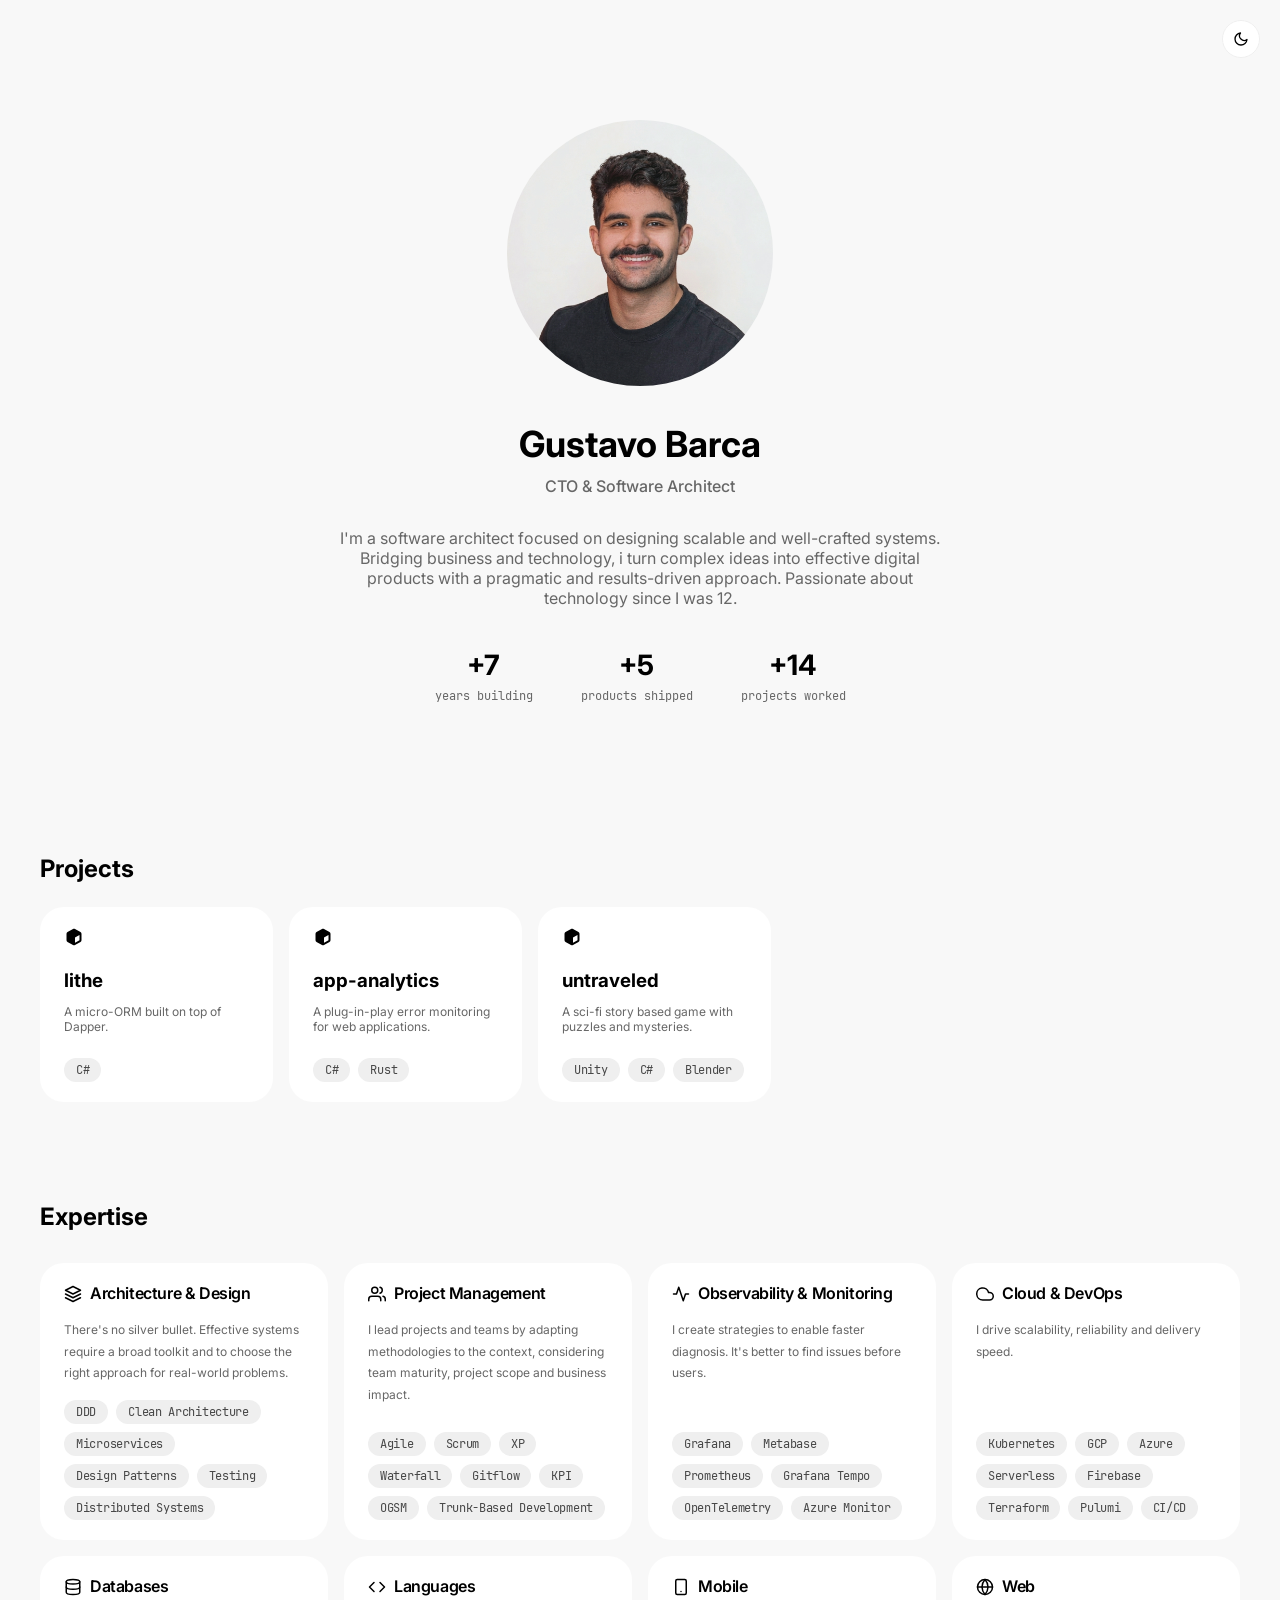
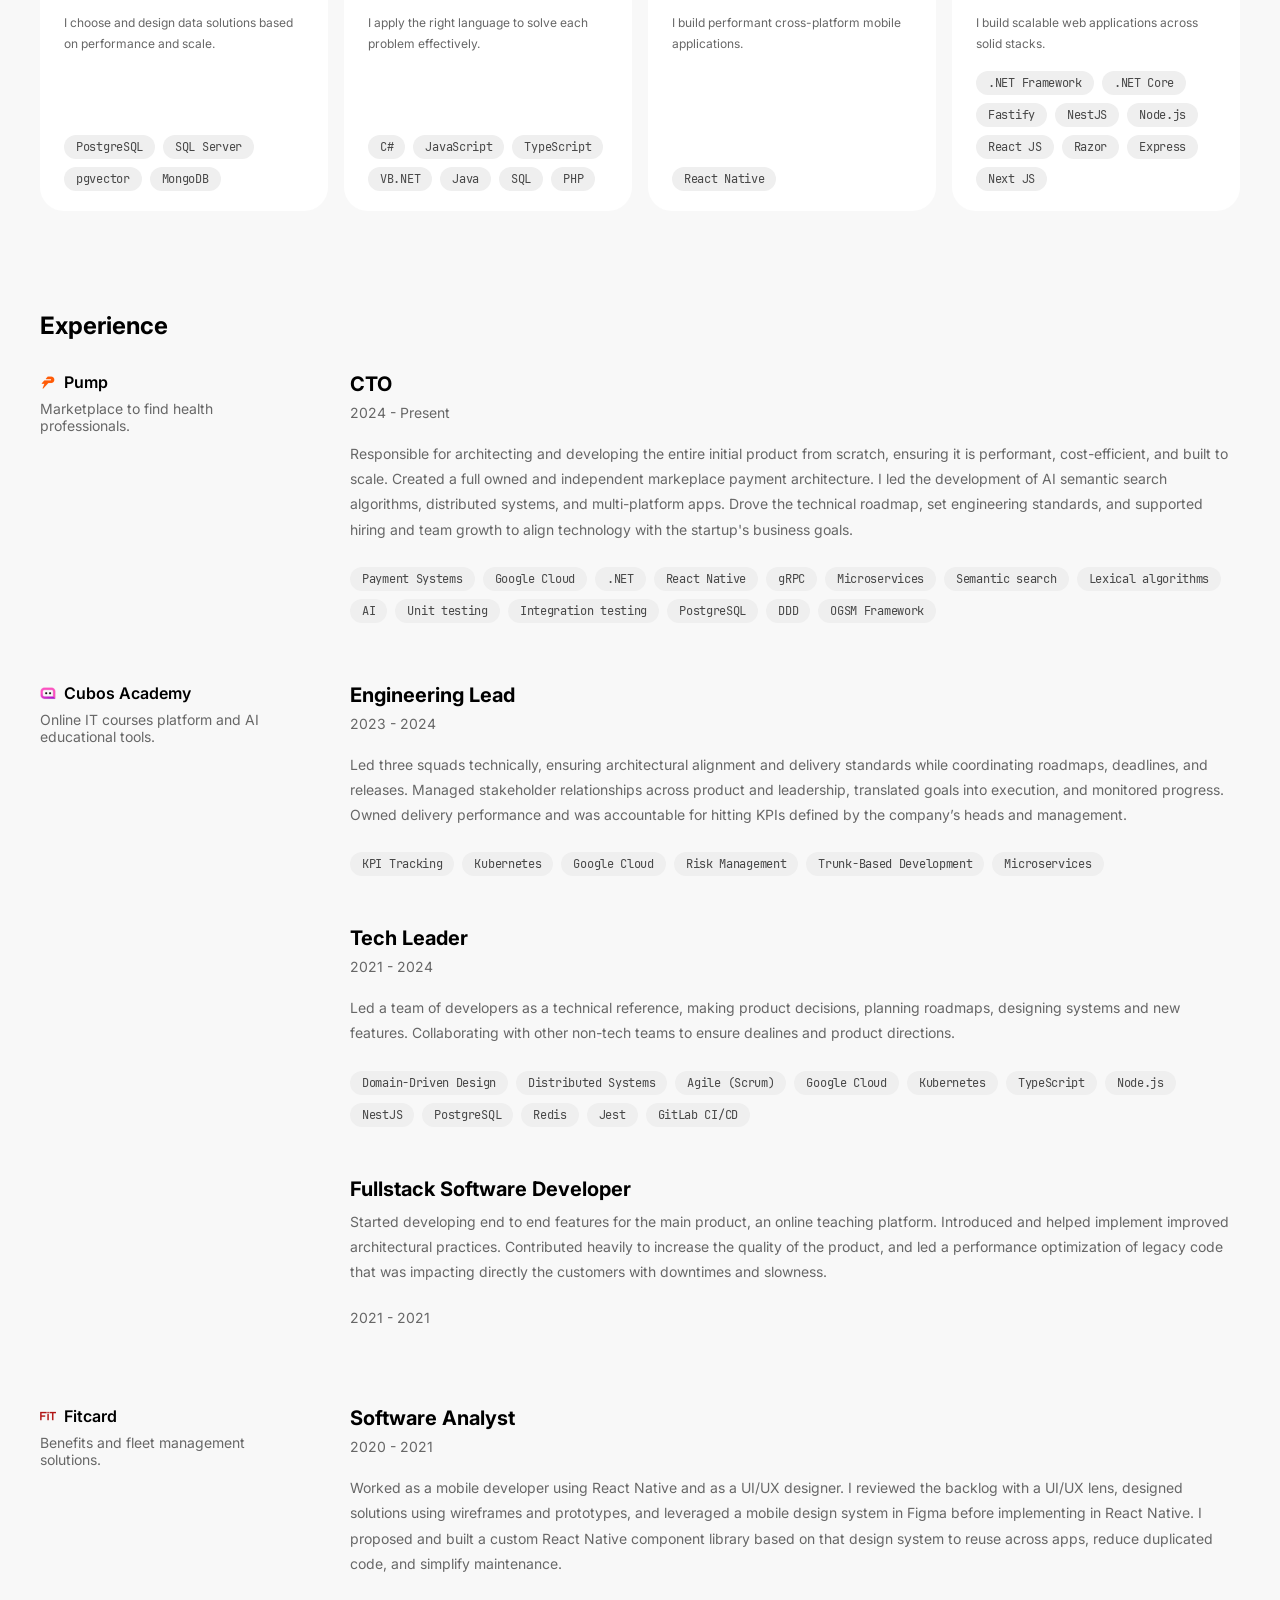
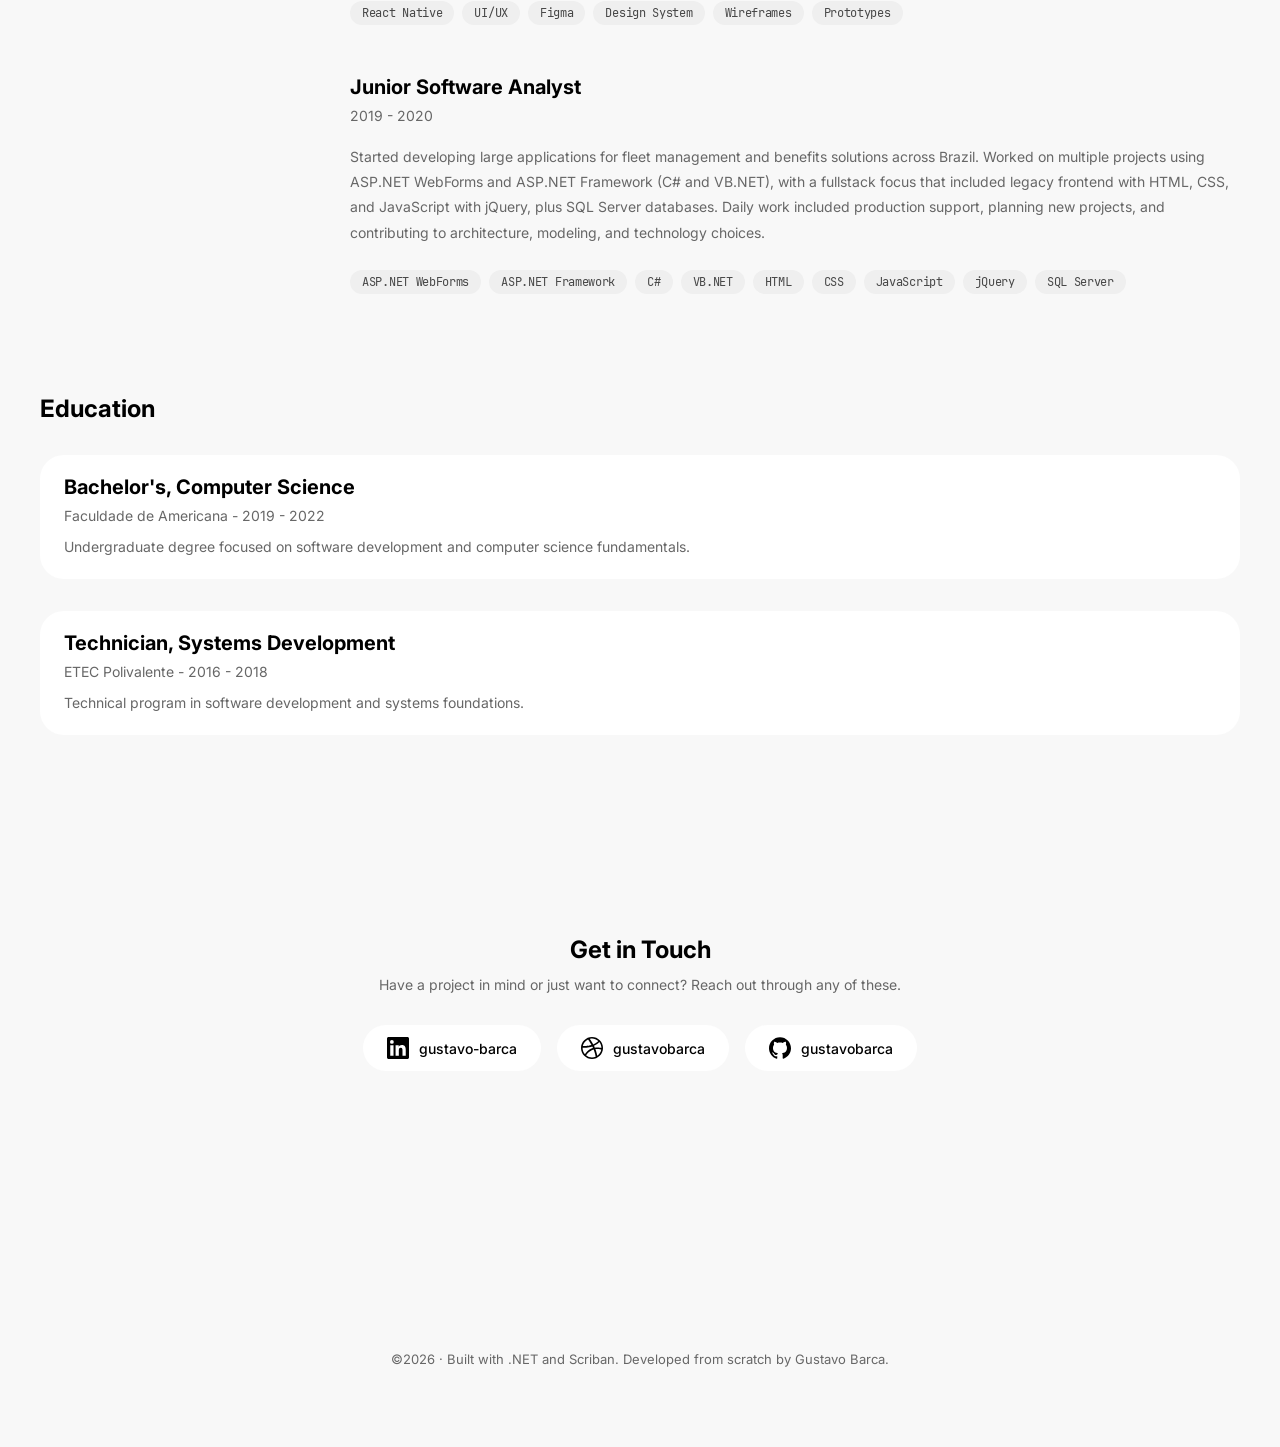
==== index.html @ 50cea790 "refactor: rename to index" ====
<!DOCTYPE html>
<html lang="en">

<head>
    <meta charset="UTF-8">
    <meta name="viewport" content="width=device-width, initial-scale=1.0">
    <title>Gustavo Barca | CTO & Software Architect</title>
    <link href="css/main.css" rel="stylesheet">
</head>

<body>
    <button id="theme-toggle" aria-label="Toggle dark mode">
        <svg id="icon-moon" width="16" height="16" viewBox="0 0 24 24" fill="none" stroke="currentColor" stroke-width="2" stroke-linecap="round" stroke-linejoin="round">
            <path d="M21 12.79A9 9 0 1 1 11.21 3 7 7 0 0 0 21 12.79z"/>
        </svg>
        <svg id="icon-sun" width="16" height="16" viewBox="0 0 24 24" fill="none" stroke="currentColor" stroke-width="2" stroke-linecap="round" stroke-linejoin="round" style="display:none">
            <circle cx="12" cy="12" r="5"/>
            <line x1="12" y1="1" x2="12" y2="3"/><line x1="12" y1="21" x2="12" y2="23"/>
            <line x1="4.22" y1="4.22" x2="5.64" y2="5.64"/><line x1="18.36" y1="18.36" x2="19.78" y2="19.78"/>
            <line x1="1" y1="12" x2="3" y2="12"/><line x1="21" y1="12" x2="23" y2="12"/>
            <line x1="4.22" y1="19.78" x2="5.64" y2="18.36"/><line x1="18.36" y1="5.64" x2="19.78" y2="4.22"/>
        </svg>
    </button>

    <script>
        (function () {
            const html = document.documentElement;
            const stored = localStorage.getItem('theme');
            if (stored === 'dark') html.setAttribute('data-theme', 'dark');

            function applyIcons(isDark) {
                document.getElementById('icon-moon').style.display = isDark ? 'none' : '';
                document.getElementById('icon-sun').style.display = isDark ? '' : 'none';
            }

            document.addEventListener('DOMContentLoaded', function () {
                applyIcons(html.getAttribute('data-theme') === 'dark');
                document.getElementById('theme-toggle').addEventListener('click', function () {
                    const isDark = html.getAttribute('data-theme') === 'dark';
                    html.setAttribute('data-theme', isDark ? 'light' : 'dark');
                    localStorage.setItem('theme', isDark ? 'light' : 'dark');
                    applyIcons(!isDark);
                });
            });
        })();
    </script>

    <main>
        <header>
            <img src="images/profile.jpg" />
            <h1>Gustavo Barca</h1>
            <h3>CTO & Software Architect</h3>
            <p>I'm a software architect focused on designing scalable and well-crafted systems. Bridging business and technology, i turn complex ideas into effective digital products with a pragmatic and results-driven approach. Passionate about technology since I was 12.</p>
            <div class="stats">
                <div class="stat">
                    <span class="stat-number">+7</span>
                    <span class="stat-label">years building</span>
                </div>
                <div class="stat">
                    <span class="stat-number">+5</span>
                    <span class="stat-label">products shipped</span>
                </div>
                <div class="stat">
                    <span class="stat-number">+14</span>
                    <span class="stat-label">projects worked</span>
                </div>
            </div>
        </header>
        
          <section>
            <h1>Projects</h1>
            <div id="projects">
                <a class="project" href="https://github.com/gustavobarca/lithe">
                    <svg xmlns="http://www.w3.org/2000/svg" width="20" height="20" viewBox="0 0 20 20" fill="currentColor">
                        <path
                            d="M9.00937 1.92197C9.62812 1.56572 10.3906 1.56572 11.0094 1.92197L16.5063 5.09385C17.125 5.4501 17.5063 6.1126 17.5063 6.8251V13.1688C17.5063 13.8845 17.125 14.5438 16.5063 14.9001L11.0094 18.0782C10.7052 18.2533 10.3603 18.3454 10.0094 18.3454C9.6584 18.3454 9.31358 18.2533 9.00937 18.0782L3.51562 14.9063C2.89688 14.5501 2.51562 13.8876 2.51562 13.1751V6.83135C2.51562 6.11572 2.89688 5.45635 3.51562 5.1001L9.00937 1.92197ZM15.5031 13.172V7.98135L11.0094 10.5751V15.7657L15.5031 13.172Z"
                            fill="currentColor" />
                    </svg>
                    <div class="projects-content">
                        <h3>lithe</h3>
                        <p>A micro-ORM built on top of Dapper.</p>
                        <div class="skills">
                            <span class="skill">C#</span>
                        </div>
                    </div>
                </a>
                <a class="project" href="https://github.com/gustavobarca/app-analytics">
                    <svg xmlns="http://www.w3.org/2000/svg" width="20" height="20" viewBox="0 0 20 20" fill="currentColor">
                        <path
                            d="M9.00937 1.92197C9.62812 1.56572 10.3906 1.56572 11.0094 1.92197L16.5063 5.09385C17.125 5.4501 17.5063 6.1126 17.5063 6.8251V13.1688C17.5063 13.8845 17.125 14.5438 16.5063 14.9001L11.0094 18.0782C10.7052 18.2533 10.3603 18.3454 10.0094 18.3454C9.6584 18.3454 9.31358 18.2533 9.00937 18.0782L3.51562 14.9063C2.89688 14.5501 2.51562 13.8876 2.51562 13.1751V6.83135C2.51562 6.11572 2.89688 5.45635 3.51562 5.1001L9.00937 1.92197ZM15.5031 13.172V7.98135L11.0094 10.5751V15.7657L15.5031 13.172Z"
                            fill="currentColor" />
                    </svg>
                    <div class="projects-content">
                        <h3>app-analytics</h3>
                        <p>A plug-in-play error monitoring for web applications.</p>
                        <div class="skills">
                            <span class="skill">C#</span>
                            <span class="skill">Rust</span>
                        </div>
                    </div>
                </a>
                <a class="project" href="#">
                    <svg xmlns="http://www.w3.org/2000/svg" width="20" height="20" viewBox="0 0 20 20" fill="currentColor">
                        <path
                            d="M9.00937 1.92197C9.62812 1.56572 10.3906 1.56572 11.0094 1.92197L16.5063 5.09385C17.125 5.4501 17.5063 6.1126 17.5063 6.8251V13.1688C17.5063 13.8845 17.125 14.5438 16.5063 14.9001L11.0094 18.0782C10.7052 18.2533 10.3603 18.3454 10.0094 18.3454C9.6584 18.3454 9.31358 18.2533 9.00937 18.0782L3.51562 14.9063C2.89688 14.5501 2.51562 13.8876 2.51562 13.1751V6.83135C2.51562 6.11572 2.89688 5.45635 3.51562 5.1001L9.00937 1.92197ZM15.5031 13.172V7.98135L11.0094 10.5751V15.7657L15.5031 13.172Z"
                            fill="currentColor" />
                    </svg>
                    <div class="projects-content">
                        <h3>untraveled</h3>
                        <p>A sci-fi story based game with puzzles and mysteries.</p>
                        <div class="skills">
                            <span class="skill">Unity</span>
                            <span class="skill">C#</span>
                            <span class="skill">Blender</span>
                        </div>
                    </div>
                </a>
            </div>
        </section>


        <section>
            <h1>Expertise</h1>
            <div class="expertise-grid">
                <article class="expertise-card">
                    <div class="expertise-card-title">
                        <svg width="18" height="18" viewBox="0 0 24 24" fill="none" stroke="currentColor" stroke-width="2" stroke-linecap="round" stroke-linejoin="round">
                            <polygon points="12 2 2 7 12 12 22 7 12 2"/>
                            <polyline points="2 17 12 22 22 17"/>
                            <polyline points="2 12 12 17 22 12"/>
                        </svg>
                        <h3>Architecture &amp; Design</h3>
                    </div>
                    <p>There's no silver bullet. Effective systems require a broad toolkit and to choose the right approach for real-world problems.</p>
                    <div class="skills">
                        <span class="skill">DDD</span>
                        <span class="skill">Clean Architecture</span>
                        <span class="skill">Microservices</span>
                        <span class="skill">Design Patterns</span>
                        <span class="skill">Testing</span>
                        <span class="skill">Distributed Systems</span>
                    </div>
                </article>

                <article class="expertise-card">
                    <div class="expertise-card-title">
                        <svg width="18" height="18" viewBox="0 0 24 24" fill="none" stroke="currentColor" stroke-width="2" stroke-linecap="round" stroke-linejoin="round">
                            <path d="M17 21v-2a4 4 0 0 0-4-4H5a4 4 0 0 0-4 4v2"/>
                            <circle cx="9" cy="7" r="4"/>
                            <path d="M23 21v-2a4 4 0 0 0-3-3.87"/>
                            <path d="M16 3.13a4 4 0 0 1 0 7.75"/>
                        </svg>
                        <h3>Project Management</h3>
                    </div>
                    <p>I lead projects and teams by adapting methodologies to the context, considering team maturity, project scope and business impact.</p>
                    <div class="skills">
                        <span class="skill">Agile</span>
                        <span class="skill">Scrum</span>
                        <span class="skill">XP</span>
                        <span class="skill">Waterfall</span>
                        <span class="skill">Gitflow</span>
                        <span class="skill">KPI</span>
                        <span class="skill">OGSM</span>
                        <span class="skill">Trunk-Based Development</span>
                    </div>
                </article>

                <article class="expertise-card">
                    <div class="expertise-card-title">
                        <svg width="18" height="18" viewBox="0 0 24 24" fill="none" stroke="currentColor" stroke-width="2" stroke-linecap="round" stroke-linejoin="round">
                            <polyline points="22 12 18 12 15 21 9 3 6 12 2 12"/>
                        </svg>
                        <h3>Observability &amp; Monitoring</h3>
                    </div>
                    <p>I create strategies to enable faster diagnosis. It's better to find issues before users.</p>
                    <div class="skills">
                        <span class="skill">Grafana</span>
                        <span class="skill">Metabase</span>
                        <span class="skill">Prometheus</span>
                        <span class="skill">Grafana Tempo</span>
                        <span class="skill">OpenTelemetry</span>
                        <span class="skill">Azure Monitor</span>
                    </div>
                </article>

                <article class="expertise-card">
                    <div class="expertise-card-title">
                        <svg width="18" height="18" viewBox="0 0 24 24" fill="none" stroke="currentColor" stroke-width="2" stroke-linecap="round" stroke-linejoin="round">
                            <path d="M18 10h-1.26A8 8 0 1 0 9 20h9a5 5 0 0 0 0-10z"/>
                        </svg>
                        <h3>Cloud &amp; DevOps</h3>
                    </div>
                    <p>I drive scalability, reliability and delivery speed.</p>
                    <div class="skills">
                        <span class="skill">Kubernetes</span>
                        <span class="skill">GCP</span>
                        <span class="skill">Azure</span>
                        <span class="skill">Serverless</span>
                        <span class="skill">Firebase</span>
                        <span class="skill">Terraform</span>
                        <span class="skill">Pulumi</span>
                        <span class="skill">CI/CD</span>
                    </div>
                </article>

                <article class="expertise-card">
                    <div class="expertise-card-title">
                        <svg width="18" height="18" viewBox="0 0 24 24" fill="none" stroke="currentColor" stroke-width="2" stroke-linecap="round" stroke-linejoin="round">
                            <ellipse cx="12" cy="5" rx="9" ry="3"/>
                            <path d="M21 12c0 1.66-4 3-9 3s-9-1.34-9-3"/>
                            <path d="M3 5v14c0 1.66 4 3 9 3s9-1.34 9-3V5"/>
                        </svg>
                        <h3>Databases</h3>
                    </div>
                    <p>I choose and design data solutions based on performance and scale.</p>
                    <div class="skills">
                        <span class="skill">PostgreSQL</span>
                        <span class="skill">SQL Server</span>
                        <span class="skill">pgvector</span>
                        <span class="skill">MongoDB</span>
                    </div>
                </article>

                <article class="expertise-card">
                    <div class="expertise-card-title">
                        <svg width="18" height="18" viewBox="0 0 24 24" fill="none" stroke="currentColor" stroke-width="2" stroke-linecap="round" stroke-linejoin="round">
                            <polyline points="16 18 22 12 16 6"/>
                            <polyline points="8 6 2 12 8 18"/>
                        </svg>
                        <h3>Languages</h3>
                    </div>
                    <p>I apply the right language to solve each problem effectively.</p>
                    <div class="skills">
                        <span class="skill">C#</span>
                        <span class="skill">JavaScript</span>
                        <span class="skill">TypeScript</span>
                        <span class="skill">VB.NET</span>
                        <span class="skill">Java</span>
                        <span class="skill">SQL</span>
                        <span class="skill">PHP</span>
                    </div>
                </article>

                <article class="expertise-card">
                    <div class="expertise-card-title">
                        <svg width="18" height="18" viewBox="0 0 24 24" fill="none" stroke="currentColor" stroke-width="2" stroke-linecap="round" stroke-linejoin="round">
                            <rect x="5" y="2" width="14" height="20" rx="2" ry="2"/>
                            <line x1="12" y1="18" x2="12.01" y2="18"/>
                        </svg>
                        <h3>Mobile</h3>
                    </div>
                    <p>I build performant cross-platform mobile applications.</p>
                    <div class="skills">
                        <span class="skill">React Native</span>
                    </div>
                </article>

                <article class="expertise-card">
                    <div class="expertise-card-title">
                        <svg width="18" height="18" viewBox="0 0 24 24" fill="none" stroke="currentColor" stroke-width="2" stroke-linecap="round" stroke-linejoin="round">
                            <circle cx="12" cy="12" r="10"/>
                            <line x1="2" y1="12" x2="22" y2="12"/>
                            <path d="M12 2a15.3 15.3 0 0 1 4 10 15.3 15.3 0 0 1-4 10 15.3 15.3 0 0 1-4-10 15.3 15.3 0 0 1 4-10z"/>
                        </svg>
                        <h3>Web</h3>
                    </div>
                    <p>I build scalable web applications across solid stacks.</p>
                    <div class="skills">
                        <span class="skill">.NET Framework</span>
                        <span class="skill">.NET Core</span>
                        <span class="skill">Fastify</span>
                        <span class="skill">NestJS</span>
                        <span class="skill">Node.js</span>
                        <span class="skill">React JS</span>
                        <span class="skill">Razor</span>
                        <span class="skill">Express</span>
                        <span class="skill">Next JS</span>
                    </div>
                </article>
            </div>
        </section>

      
        <section>
            <h1>Experience</h1>

            <div class="experiences">
                <article class="job">
                    <div class="job-header">
                        <header>
                            <h3><img class="company-favicon" src="images/favicons/pump.png" alt="Pump favicon" /><a href="https://pump.com.br">Pump</a></h3>
                            <p>Marketplace to find health professionals.</p>
                        </header>
                        <div class="job-info">
                            <div class="position">
                                <h2>CTO</h2>
                                <p class="period">2024 - Present</p>
                                <p class="description">Responsible for architecting and developing the entire initial product from scratch,
                                    ensuring it is performant, cost-efficient, and built to scale. Created a full owned and independent markeplace payment architecture. I led the development of
                                    AI semantic search algorithms, distributed systems, and multi-platform apps. Drove the
                                    technical roadmap, set engineering standards, and supported hiring and team growth to align
                                    technology with the startup's business goals.</p>
                                <div class="skills">
                                    <span class="skill">Payment Systems</span>
                                    <span class="skill">Google Cloud</span>
                                    <span class="skill">.NET</span>
                                    <span class="skill">React Native</span>
                                    <span class="skill">gRPC</span>
                                    <span class="skill">Microservices</span>
                                    <span class="skill">Semantic search</span>
                                    <span class="skill">Lexical algorithms</span>
                                    <span class="skill">AI</span>
                                    <span class="skill">Unit testing</span>
                                    <span class="skill">Integration testing</span>
                                    <span class="skill">PostgreSQL</span>
                                    <span class="skill">DDD</span>
                                    <span class="skill">OGSM Framework</span>
                                </div>
                            </div>
                        </div>
                    </div>
                </article>
            
                <article class="job">
                    <div class="job-header">
                        <header>
                            <h3><img class="company-favicon" src="images/favicons/cubos.png" alt="Cubos Academy favicon" /><a href="https://www.emy.education/">Cubos Academy</a></h3>
                            <p>Online IT courses platform and AI educational tools.</p>
                        </header>
                        <div class="job-info">
                            <div class="position">
                                <h2>Engineering Lead</h2>
                                <p class="period">2023 - 2024</p>
                                <p class="description">Led three squads technically, ensuring architectural alignment and
                                    delivery standards while coordinating roadmaps, deadlines, and releases. Managed
                                    stakeholder relationships across product and leadership, translated goals into execution,
                                    and monitored progress. Owned delivery performance and was accountable for hitting KPIs
                                    defined by the company’s heads and management.</p>
                                <div class="skills">
                                    <span class="skill">KPI Tracking</span>
                                    <span class="skill">Kubernetes</span>
                                    <span class="skill">Google Cloud</span>
                                    <span class="skill">Risk Management</span>
                                    <span class="skill">Trunk-Based Development</span>
                                    <span class="skill">Microservices</span>
                                </div>
                            </div>
            
                            <div class="position" style="margin-top: 50px;">
                                <h2>Tech Leader</h2>
                                <p class="period">2021 - 2024</p>
                                <p class="description">Led a team of developers as a technical reference, making product decisions, planning roadmaps, designing systems and new features. Collaborating with other non-tech teams to ensure dealines and product directions.</p>
                                <div class="skills">
                                    <span class="skill">Domain-Driven Design</span>
                                    <span class="skill">Distributed Systems</span>
                                    <span class="skill">Agile (Scrum)</span>
                                    <span class="skill">Google Cloud</span>
                                    <span class="skill">Kubernetes</span>
                                    <span class="skill">TypeScript</span>
                                    <span class="skill">Node.js</span>
                                    <span class="skill">NestJS</span>
                                    <span class="skill">PostgreSQL</span>
                                    <span class="skill">Redis</span>
                                    <span class="skill">Jest</span>
                                    <span class="skill">GitLab CI/CD</span>
                                </div>
                            </div>
            
                            <div class="position" style="margin-top: 50px;">
                                <h2>Fullstack Software Developer</h2>
                                  <p class="description">Started developing end to end features for the main product,
                                    an online teaching platform. Introduced and helped implement improved architectural practices. Contributed heavily to increase the quality of the product, and led a performance optimization of legacy code that was
                                    impacting directly the customers with downtimes and slowness.
                                </p>
                                <p class="period">2021 - 2021</p>
                            </div>
                        </div>
                    </div>
                </article>

                <article class="job">
                    <div class="job-header">
                        <header>
                            <h3><img class="company-favicon" src="images/favicons/fitcard.png" alt="Fitcard favicon" /><a href="https://www.fitcard.com.br/">Fitcard</a></h3>
                            <p>Benefits and fleet management solutions.</p>
                        </header>
                        <div class="job-info">
                            <div class="position">
                                <h2>Software Analyst</h2>
                                <p class="period">2020 - 2021</p>
                                <p class="description">Worked as a mobile developer using React Native and as a UI/UX designer.
                                    I reviewed the backlog with a UI/UX lens, designed solutions using wireframes and prototypes,
                                    and leveraged a mobile design system in Figma before implementing in React Native. I proposed
                                    and built a custom React Native component library based on that design system to reuse across
                                    apps, reduce duplicated code, and simplify maintenance.</p>
                                <div class="skills">
                                    <span class="skill">React Native</span>
                                    <span class="skill">UI/UX</span>
                                    <span class="skill">Figma</span>
                                    <span class="skill">Design System</span>
                                    <span class="skill">Wireframes</span>
                                    <span class="skill">Prototypes</span>
                                </div>
                            </div>

                            <div class="position" style="margin-top: 50px;">
                                <h2>Junior Software Analyst</h2>
                                <p class="period">2019 - 2020</p>
                                <p class="description">Started developing large applications for fleet management and benefits
                                    solutions across Brazil. Worked on multiple projects using ASP.NET WebForms and ASP.NET
                                    Framework (C# and VB.NET), with a fullstack focus that included legacy frontend with HTML,
                                    CSS, and JavaScript with jQuery, plus SQL Server databases. Daily work included production
                                    support, planning new projects, and contributing to architecture, modeling, and technology
                                    choices.</p>
                                <div class="skills">
                                    <span class="skill">ASP.NET WebForms</span>
                                    <span class="skill">ASP.NET Framework</span>
                                    <span class="skill">C#</span>
                                    <span class="skill">VB.NET</span>
                                    <span class="skill">HTML</span>
                                    <span class="skill">CSS</span>
                                    <span class="skill">JavaScript</span>
                                    <span class="skill">jQuery</span>
                                    <span class="skill">SQL Server</span>
                                </div>
                            </div>
                        </div>
                    </div>
                </article>
            </div>
        </section>

        <section>
            <h1>Education</h1>
            <div class="education">
                <article class="education-item">
                    <h2>Bachelor's, Computer Science</h2>
                    <p class="education-meta">Faculdade de Americana - 2019 - 2022</p>
                    <p class="education-detail">Undergraduate degree focused on software development and computer science
                        fundamentals.</p>
                </article>

                <article class="education-item">
                    <h2>Technician, Systems Development</h2>
                    <p class="education-meta">ETEC Polivalente - 2016 - 2018</p>
                    <p class="education-detail">Technical program in software development and systems foundations.</p>
                </article>
            </div>
        </section>

        <section id="contact">
            <h1>Get in Touch</h1>
            <p class="contact-tagline">Have a project in mind or just want to connect? Reach out through any of these.</p>
            <div class="contact-links">
                <a class="contact-link" href="https://www.linkedin.com/in/gustavo-barca/" aria-label="LinkedIn" data-username="gustavo-barca" target="_blank">
                    <svg xmlns="http://www.w3.org/2000/svg" width="22" height="22" viewBox="0 0 24 24" fill="currentColor">
                        <path d="M20.447 20.452h-3.554v-5.569c0-1.328-.027-3.037-1.852-3.037-1.853 0-2.136 1.445-2.136 2.939v5.667H9.351V9h3.414v1.561h.046c.477-.9 1.637-1.85 3.37-1.85 3.601 0 4.267 2.37 4.267 5.455v6.286zM5.337 7.433a2.062 2.062 0 0 1-2.063-2.065 2.064 2.064 0 1 1 2.063 2.065zm1.782 13.019H3.555V9h3.564v11.452zM22.225 0H1.771C.792 0 0 .774 0 1.729v20.542C0 23.227.792 24 1.771 24h20.451C23.2 24 24 23.227 24 22.271V1.729C24 .774 23.2 0 22.222 0h.003z"/>
                    </svg>
                    gustavo-barca
                </a>
                <a class="contact-link" href="https://dribbble.com/gustavobarca" aria-label="Dribbble" data-username="GuBarca" target="_blank">
                    <svg xmlns="http://www.w3.org/2000/svg" width="22" height="22" viewBox="0 0 24 24" fill="currentColor">
                        <path d="M12 24C5.385 24 0 18.615 0 12S5.385 0 12 0s12 5.385 12 12-5.385 12-12 12zm10.12-10.358c-.35-.11-3.17-.953-6.384-.438 1.34 3.684 1.887 6.684 1.992 7.308 2.3-1.555 3.936-4.02 4.395-6.87zm-6.115 7.808c-.153-.9-.75-4.032-2.19-7.77l-.066.02c-5.79 2.015-7.86 6.017-8.04 6.37 1.73 1.35 3.92 2.166 6.29 2.166 1.42 0 2.77-.29 4-.816zm-11.62-2.58c.232-.4 3.045-5.055 8.332-6.765.135-.045.27-.084.405-.12-.26-.585-.54-1.167-.832-1.74C7.17 11.775 2.206 11.71 1.756 11.7l-.004.312c0 2.633.998 5.037 2.634 6.855zm-2.42-8.955c.46.008 4.683.026 9.477-1.248-1.698-3.018-3.53-5.558-3.8-5.928-2.868 1.35-5.01 3.99-5.676 7.18zM9.6 2.052c.282.38 2.145 2.914 3.822 6 3.645-1.365 5.19-3.44 5.373-3.702-1.81-1.61-4.19-2.586-6.795-2.586-.825 0-1.63.1-2.4.285zm10.335 3.483c-.218.29-1.935 2.493-5.724 4.04.24.49.47.985.68 1.486.08.18.15.36.22.53 3.41-.43 6.8.26 7.14.33-.02-2.42-.88-4.64-2.31-6.387z"/>
                    </svg>
                    gustavobarca
                </a>
                <a class="contact-link" href="https://github.com/gustavobarca" aria-label="GitHub" data-username="gustavobarca" target="_blank">
                    <svg xmlns="http://www.w3.org/2000/svg" width="22" height="22" viewBox="0 0 24 24" fill="currentColor">
                        <path d="M12 .297c-6.63 0-12 5.373-12 12 0 5.303 3.438 9.8 8.205 11.385.6.113.82-.258.82-.577 0-.285-.01-1.04-.015-2.04-3.338.724-4.042-1.61-4.042-1.61C4.422 18.07 3.633 17.7 3.633 17.7c-1.087-.744.084-.729.084-.729 1.205.084 1.838 1.236 1.838 1.236 1.07 1.835 2.809 1.305 3.495.998.108-.776.417-1.305.76-1.605-2.665-.3-5.466-1.332-5.466-5.93 0-1.31.465-2.38 1.235-3.22-.135-.303-.54-1.523.105-3.176 0 0 1.005-.322 3.3 1.23.96-.267 1.98-.399 3-.405 1.02.006 2.04.138 3 .405 2.28-1.552 3.285-1.23 3.285-1.23.645 1.653.24 2.873.12 3.176.765.84 1.23 1.91 1.23 3.22 0 4.61-2.805 5.625-5.475 5.92.42.36.81 1.096.81 2.22 0 1.606-.015 2.896-.015 3.286 0 .315.21.69.825.57C20.565 22.092 24 17.592 24 12.297c0-6.627-5.373-12-12-12"/>
                    </svg>
                    gustavobarca
                </a>
            </div>
        </section>
    </main>

    <footer>
        <p>©2026 · Built with .NET and Scriban. Developed from scratch by Gustavo Barca.</p>
    </footer>
</body>

</html>
---- css/main.css ----
@font-face {
  font-family: "Inter";
  src: url("../fonts/Inter/Inter-VariableFont_opsz_wght.ttf") format("truetype");
  font-weight: 100 900;
  font-style: normal;
  font-display: swap;
}

@font-face {
  font-family: "Inter";
  src: url("../fonts/Inter/Inter-Italic-VariableFont_opsz_wght.ttf") format("truetype");
  font-weight: 100 900;
  font-style: italic;
  font-display: swap;
}

@font-face {
  font-family: "JetBrains Mono";
  src: url("../fonts/JetBrains/JetBrainsMono-Regular.woff2") format("woff2");
  font-weight: 400;
  font-style: normal;
  font-display: swap;
}

@font-face {
  font-family: "JetBrains Mono";
  src: url("../fonts/JetBrains/JetBrainsMono-Italic.woff2") format("woff2");
  font-weight: 400;
  font-style: italic;
  font-display: swap;
}

@font-face {
  font-family: "JetBrains Mono";
  src: url("../fonts/JetBrains/JetBrainsMono-Medium.woff2") format("woff2");
  font-weight: 500;
  font-style: normal;
  font-display: swap;
}

@font-face {
  font-family: "JetBrains Mono";
  src: url("../fonts/JetBrains/JetBrainsMono-SemiBold.woff2") format("woff2");
  font-weight: 600;
  font-style: normal;
  font-display: swap;
}

@font-face {
  font-family: "JetBrains Mono";
  src: url("../fonts/JetBrains/JetBrainsMono-Bold.woff2") format("woff2");
  font-weight: 700;
  font-style: normal;
  font-display: swap;
}

:root {
  --font-family: "Inter", "JetBrains Mono", monospace;
  --font-family-tag: "JetBrains Mono", monospace;
  --color-primary: #000000;

  --color-bg: #F8F8F8;
  --color-surface: #ffffff;
  --color-text: #000000;
  --color-text-muted: #676767;
  --color-text-secondary: #909090;
  --color-skill-bg: #EFEFEF;
  --color-skill-text: #474747;
  --color-border: #dddddd;
}

[data-theme="dark"] {
  --color-primary: #ffffff;
  --color-bg: #000000;
  --color-surface: #141414;
  --color-text: #e8e8e8;
  --color-text-muted: #909090;
  --color-text-secondary: #666666;
  --color-skill-bg: #1e1e1e;
  --color-skill-text: #9b9b9b;
  --color-border: #333333;
}

a {
  color: var(--color-text);
  text-decoration: none;
}

* {
  font-family: var(--font-family);
  margin: 0;
  box-sizing: border-box;
}

body {
  background-color: var(--color-bg);
  color: var(--color-text);
  display: flex;
  flex-direction: column;
  align-items: center;
  min-height: 100vh;
}

main {
  width: 1200px;
}

main > header {
  display: flex;
  flex-direction: column;
  text-align: center;
  align-items: center;
  margin-top: 120px;
  margin-bottom: 150px;
}

main > header h1 {
  font-size: 36px;
  font-weight: 700;
}

main > header h3 {
  margin-top: 10px;
  margin-bottom: 16px;
  font-weight: 500;
  font-size: 16px;
  color: var(--color-text-muted);
}

main > header img {
  width: 266px;
  height: 266px;
  border-radius: 266px;
  margin-bottom: 36px;
}

main > header p {
  max-width: 620px;
  
  margin-top: 16px;
  color: var(--color-text-muted);
}

.stats {
  display: flex;
  gap: 48px;
  margin-top: 40px;
}

.stat {
  display: flex;
  flex-direction: column;
  align-items: center;
  gap: 6px;
}

.stat-number {
  font-size: 28px;
  font-weight: 700;
}

.stat-label {
  font-size: 12px;
  color: var(--color-text-muted);
  font-family: "JetBrains Mono";
  text-align: center;
}

.secondary {
  color: var(--color-text-muted);
}

.icon-btn {
  margin: 4px;
  color: var(--color-primary);
  display: inline-flex;
  align-items: center;
  justify-content: center;
  transition: opacity 0.2s;
}

.icon-btn:hover {
  opacity: 0.7;
}

section {
  margin-top: 100px;
}

section h1 {
  font-weight: bolder;
}

.education {
  margin-top: 32px;
  display: flex;
  flex-direction: column;
  gap: 32px;
}

.education-item {
  background-color: var(--color-surface);
  padding: 20px 24px;
  border-radius: 24px;
}

.education-item h2 {
  font-size: 20px;
  font-weight: 700;
  margin-bottom: 8px;
  color: var(--color-text);
}

.education-meta {
  color: var(--color-text-muted);
  font-size: 14px;
  margin-bottom: 10px;
}

.education-detail {
  color: var(--color-text-muted);
  font-size: 14px;
  line-height: 1.8;
}

#projects {
  display: flex;
  margin-top: 24px;
  gap: 16px;
}

.project {
  padding: 20px 24px;
  display: flex;
  flex-direction: column;
  width: 233px;
  border-radius: 24px;
  gap: 22px;
  background-color: var(--color-surface);
  text-decoration: none;
}

.project .projects-content {
  flex: 1;
}

.project .projects-content .skills {
  margin-top: auto;
  padding-top: 12px;
}

.project:hover h3 {
  opacity: 0.8;
}

.project h3 {
  color: var(--color-text);
}

.project p {
  color: var(--color-text-muted);
}

.projects-content {
  gap: 12px;
  display: flex;
  flex-direction: column;
  flex: 1;
}

.projects-content p {
  font-size: 12px;
}

.expertise-grid {
  display: grid;
  grid-template-columns: repeat(4, 1fr);
  gap: 16px;
  margin-top: 32px;
}

.expertise-card {
  background-color: var(--color-surface);
  padding: 20px 24px;
  border-radius: 24px;
  display: flex;
  flex-direction: column;
  gap: 16px;
}

.expertise-card-title {
  display: flex;
  gap: 8px;
  color: var(--color-text);
}

.expertise-card-title svg {
  margin-top: 2px;
}

.expertise-card-title h3 {
  font-size: 16px;
  font-weight: 600;
  letter-spacing: -0.4px;
}

.expertise-card > p {
  color: var(--color-text-muted);
  font-size: 12px;
  line-height: 1.8;
  flex: 1;
}

.experiences {
  margin: 0 auto;
  padding-top: 32px;
}

.job {
  margin-bottom: 60px;
}

.job:last-child {
  margin-bottom: 0;
}

.job-header {
  display: flex;
  justify-content: space-between;
  align-items: flex-start;
  margin-bottom: 30px;
}

.job-header > header h3 {
  color: var(--color-primary);
  font-size: 16px;
  font-weight: 600;
  margin-bottom: 8px;
  display: flex;
  align-items: center;
  gap: 8px;
}

.company-favicon {
  width: 16px;
  height: 16px;
  border-radius: 3px;
  flex-shrink: 0;
}

.job-header > header p {
  color: var(--color-text-muted);
  font-size: 14px;
  max-width: 250px;
}

.job-info {
  flex: 1;
  margin-left: 60px;
}

.position h2 {
  font-size: 20px;
  font-weight: 700;
  margin-bottom: 8px;
  color: var(--color-text);
}

.period {
  color: var(--color-text-muted);
  font-size: 14px;
  margin-bottom: 20px;
}

.description {
  color: var(--color-text-muted);
  font-size: 14px;
  line-height: 1.8;
  margin-bottom: 25px;
}

.skills {
  display: flex;
  flex-wrap: wrap;
  gap: 8px;
}

.skill {
  background-color: var(--color-skill-bg);
  border: none;
  padding: 4px 12px;
  border-radius: 999px;
  letter-spacing: -0.3px;
  font-size: 12px;
  color: var(--color-skill-text);
  font-family: var(--font-family-tag);
}

#contact {
  text-align: center;
  padding-bottom: 200px;
  padding-top: 100px;
}

.contact-tagline {
  color: var(--color-text-muted);
  font-size: 14px;
  margin-top: 12px;
}

.contact-links {
  display: flex;
  justify-content: center;
  gap: 16px;
  margin-top: 32px;
}

.contact-link {
  display: inline-flex;
  align-items: center;
  gap: 10px;
  padding: 12px 24px;
  background-color: var(--color-surface);
  border-radius: 999px;
  font-size: 14px;
  font-weight: 500;
  color: var(--color-text);
  transition: opacity 0.2s;
}

.contact-link:hover {
  opacity: 0.7;
}

#theme-toggle {
  position: fixed;
  top: 20px;
  right: 20px;
  background-color: var(--color-surface);
  border: 1px solid var(--color-skill-bg);
  border-radius: 999px;
  width: 38px;
  height: 38px;
  cursor: pointer;
  display: flex;
  align-items: center;
  justify-content: center;
  color: var(--color-text);
  z-index: 100;
  transition: opacity 0.2s;
}

#theme-toggle:hover {
  opacity: 0.7;
}

@media (max-width: 768px) {
  main {
    width: 100%;
    padding: 30px 32px;
  }

  main > header {
    margin-top: 80px;
    margin-bottom: 60px;
  }

  main > header img {
    width: 180px;
    height: 180px;
    border-radius: 180px;
  }

  #projects {
    padding-bottom: 8px;
  }

  .job-header {
    flex-direction: column;
  }

  .job-info {
    margin-left: 0;
    margin-top: 20px;
  }

  h2 {
    font-size: 24px;
  }

  .job-header > header p {
    max-width: 100%;
  }
}

@media (max-width: 1024px) {
  main {
    width: 100%;
    padding: 40px 32px;
  }

  .expertise-grid {
    grid-template-columns: repeat(2, 1fr);
  }
}

@media (max-width: 600px) {
  .expertise-grid {
    grid-template-columns: 1fr;
  }

  #projects {
    gap: 12px;
  }

  .project {
    width: 200px;
  }

  .job {
    margin-bottom: 40px;
  }

  .position h2 {
    font-size: 18px;
  }

  .education-item {
    padding: 16px 18px;
  }
}

footer {
  width: 100%;
  text-align: center;
  padding: 80px 20px;
  margin-top: auto;
  color: var(--color-text-muted);
  font-size: 13px;
}

@media print {
  @page {
    margin: 20mm 15mm;
  }

  body {
    background-color: white;
    font-size: 11pt;
  }

  main {
    width: 100%;
  }

  main > header {
    margin-top: 0;
    margin-bottom: 32pt;
  }

  main > header img {
    width: 180px;
    height: 180px;
    border-radius: 120px;
    margin-bottom: 16pt;
  }

  section {
    margin-top: 28pt;
    page-break-inside: avoid;
  }

  .job {
    page-break-inside: avoid;
    margin-bottom: 28pt;
  }

  .position {
    page-break-inside: avoid;
  }

  .education-item {
    page-break-inside: avoid;
    background-color: white;
    border: 1px solid #ddd;
  }

  .project {
    background-color: white;
    border: 1px solid #ddd;
    flex: 1;
    width: auto;
    min-width: 0;
  }

  .expertise-grid {
    grid-template-columns: repeat(3, 1fr);
    gap: 40pt;
  }

  .expertise-card {
    background-color: white;
    padding: 0px;
    page-break-inside: avoid;
    -webkit-print-color-adjust: exact;
    print-color-adjust: exact;
  }

  #projects {
    flex-wrap: nowrap;
  }

  #theme-toggle {
    display: none;
  }

  .skill {
    background-color: #f0f0f0;
    -webkit-print-color-adjust: exact;
    font-size: 10px;
    padding: 2px 7px;
    print-color-adjust: exact;
  }

  main > header > div {
    display: flex;
    flex-direction: row;
    align-items: center;
    justify-content: center;
    gap: 20pt;
    margin: 8pt 0;
  }

  .icon-btn {
    display: flex;
    align-items: center;
    gap: 5pt;
    font-size: 10pt;
  }

  .icon-btn::after {
    content: attr(data-username);
    color: var(--color-primary);
  }

  a {
    color: var(--color-primary);
    text-decoration: none;
  }

  footer {
    padding: 24pt 0 0;
    font-size: 9pt;
  }
}
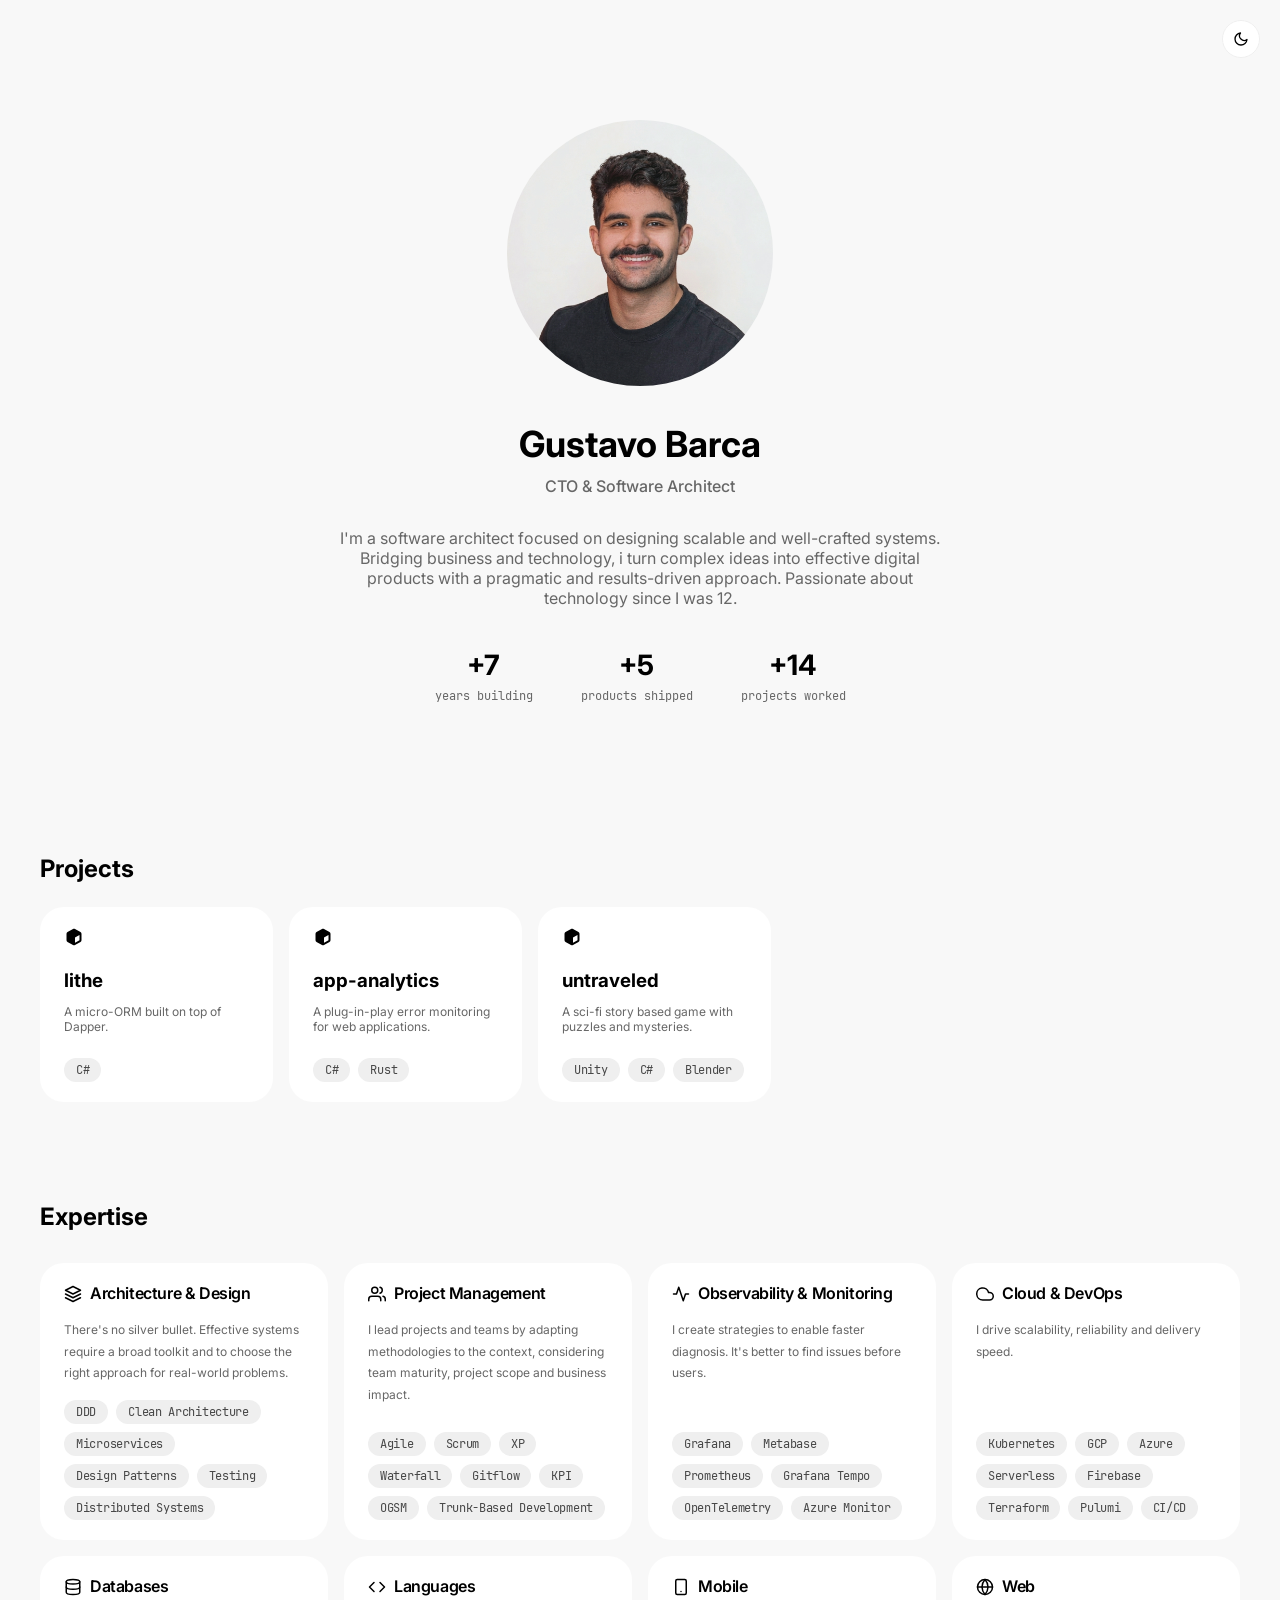
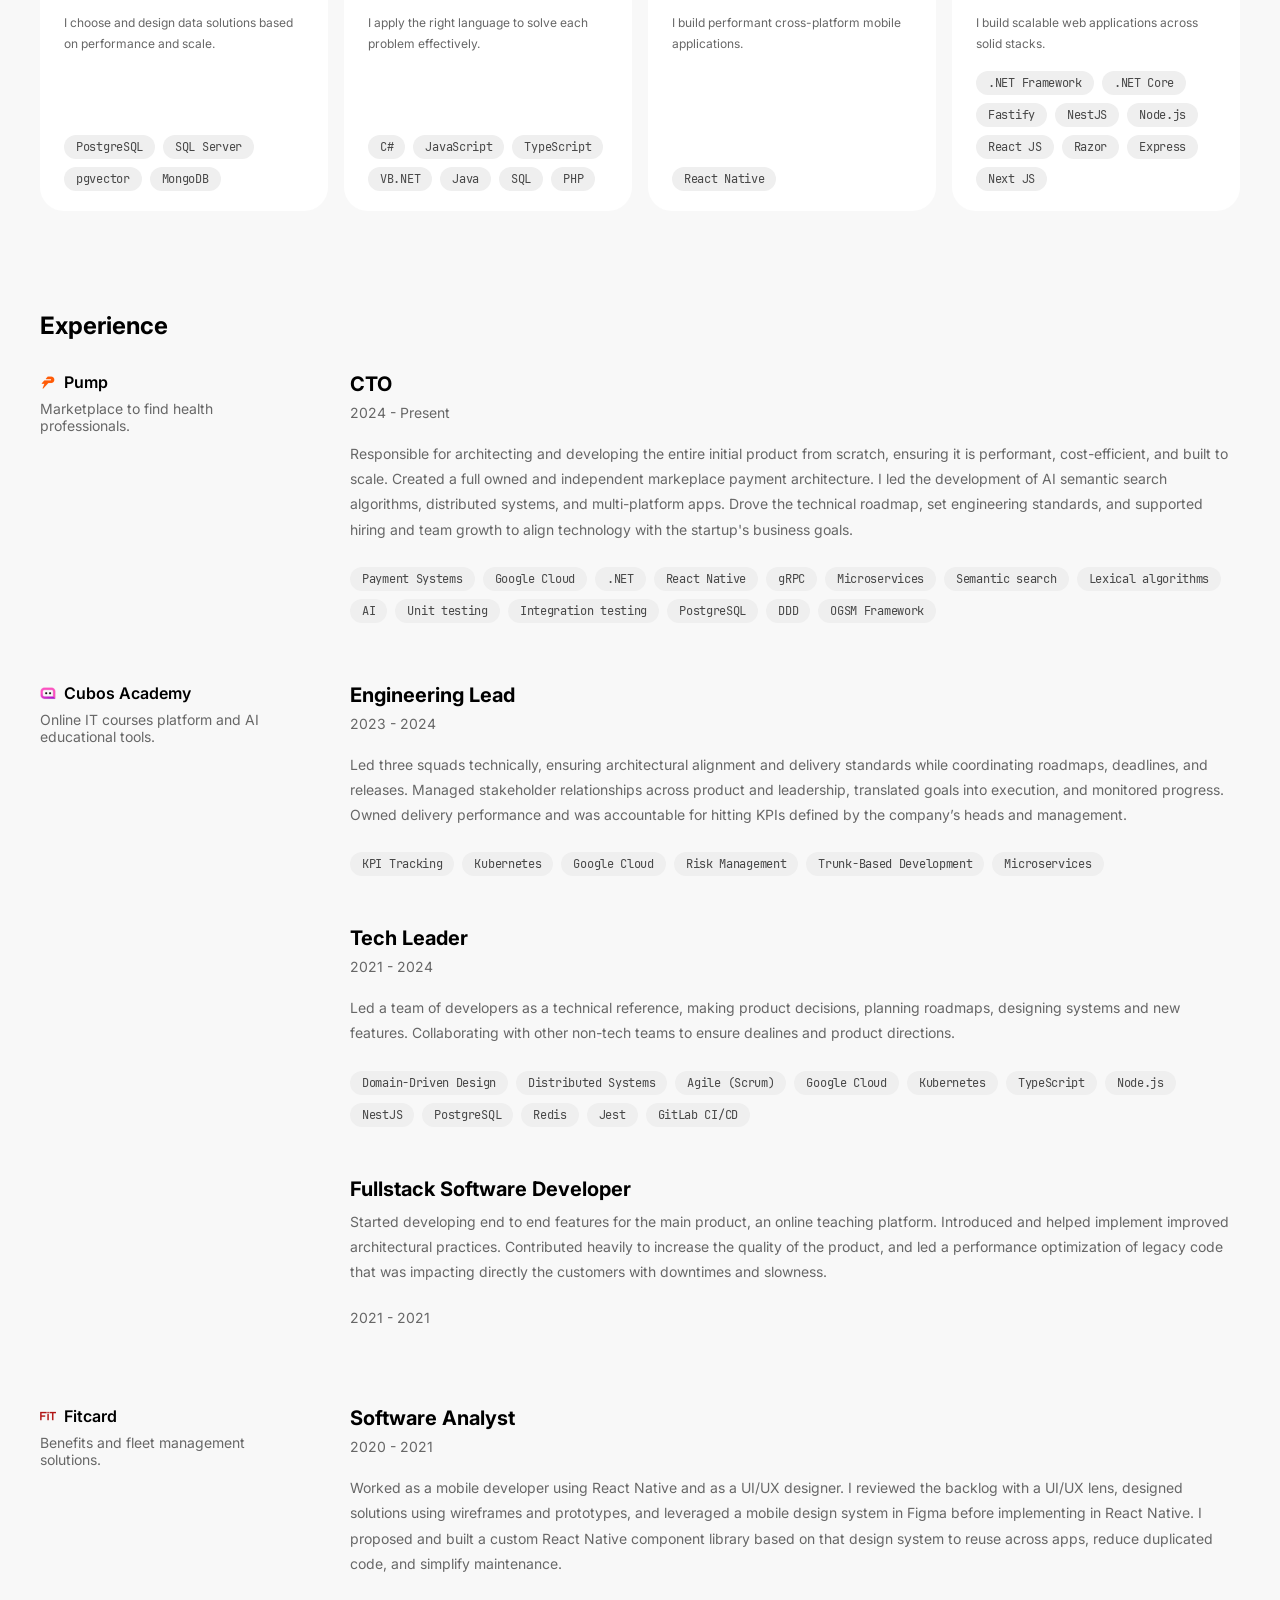
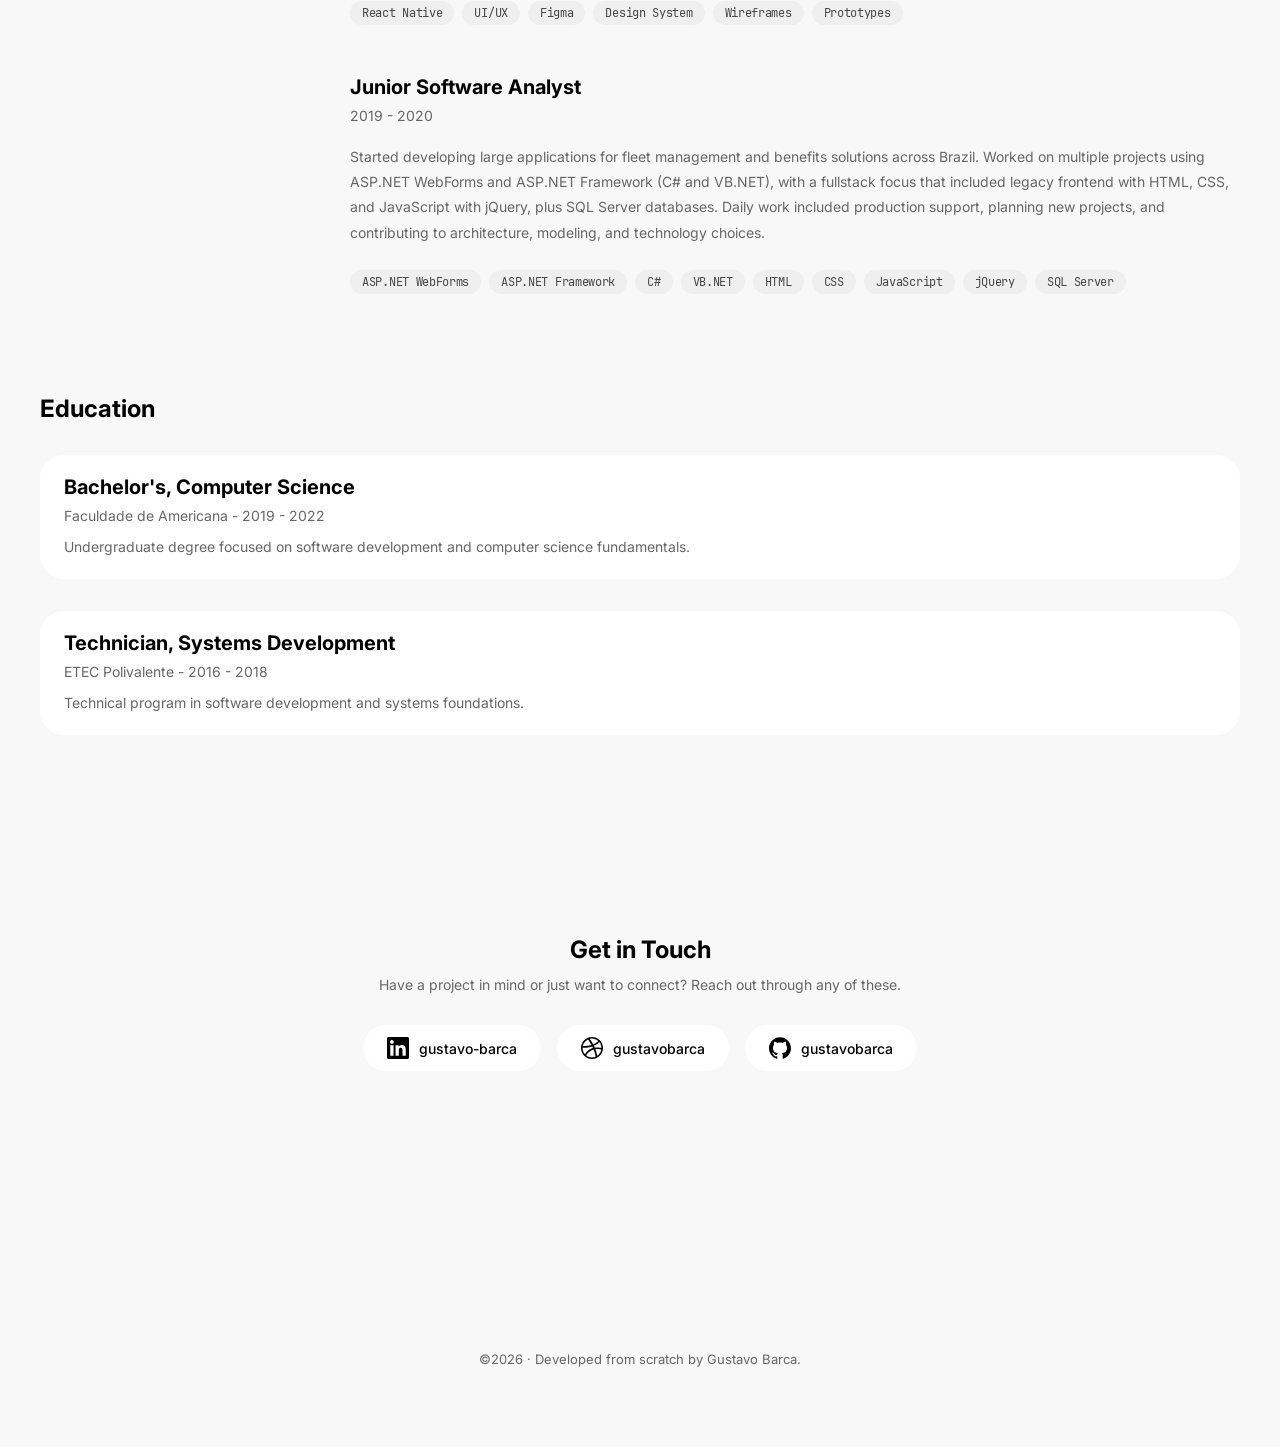
==== commit c3e0c208: "chore: change footer message" ====
--- a/index.html
+++ b/index.html
@@ -4,8 +4,10 @@
 <head>
     <meta charset="UTF-8">
     <meta name="viewport" content="width=device-width, initial-scale=1.0">
-    <title>Gustavo Barca | CTO & Software Architect</title>
+    <title>Gustavo Barca</title>
     <link href="css/main.css" rel="stylesheet">
+    <link rel="icon" href="images/favicon.ico">
+    <link rel="apple-touch-icon" href="images/apple-touch-icon.png">
 </head>
 
 <body>
@@ -84,7 +86,7 @@
                         </div>
                     </div>
                 </a>
-                <a class="project" href="https://github.com/gustavobarca/app-analytics">
+                <a class="project">
                     <svg xmlns="http://www.w3.org/2000/svg" width="20" height="20" viewBox="0 0 20 20" fill="currentColor">
                         <path
                             d="M9.00937 1.92197C9.62812 1.56572 10.3906 1.56572 11.0094 1.92197L16.5063 5.09385C17.125 5.4501 17.5063 6.1126 17.5063 6.8251V13.1688C17.5063 13.8845 17.125 14.5438 16.5063 14.9001L11.0094 18.0782C10.7052 18.2533 10.3603 18.3454 10.0094 18.3454C9.6584 18.3454 9.31358 18.2533 9.00937 18.0782L3.51562 14.9063C2.89688 14.5501 2.51562 13.8876 2.51562 13.1751V6.83135C2.51562 6.11572 2.89688 5.45635 3.51562 5.1001L9.00937 1.92197ZM15.5031 13.172V7.98135L11.0094 10.5751V15.7657L15.5031 13.172Z"
@@ -99,7 +101,7 @@
                         </div>
                     </div>
                 </a>
-                <a class="project" href="#">
+                <a class="project">
                     <svg xmlns="http://www.w3.org/2000/svg" width="20" height="20" viewBox="0 0 20 20" fill="currentColor">
                         <path
                             d="M9.00937 1.92197C9.62812 1.56572 10.3906 1.56572 11.0094 1.92197L16.5063 5.09385C17.125 5.4501 17.5063 6.1126 17.5063 6.8251V13.1688C17.5063 13.8845 17.125 14.5438 16.5063 14.9001L11.0094 18.0782C10.7052 18.2533 10.3603 18.3454 10.0094 18.3454C9.6584 18.3454 9.31358 18.2533 9.00937 18.0782L3.51562 14.9063C2.89688 14.5501 2.51562 13.8876 2.51562 13.1751V6.83135C2.51562 6.11572 2.89688 5.45635 3.51562 5.1001L9.00937 1.92197ZM15.5031 13.172V7.98135L11.0094 10.5751V15.7657L15.5031 13.172Z"
@@ -475,7 +477,7 @@
     </main>
 
     <footer>
-        <p>©2026 · Built with .NET and Scriban. Developed from scratch by Gustavo Barca.</p>
+        <p>©2026 · Developed from scratch by Gustavo Barca.</p>
     </footer>
 </body>
 
--- a/css/main.css
+++ b/css/main.css
@@ -509,12 +509,23 @@
     grid-template-columns: 1fr;
   }
 
+  #contact {
+    padding-top: 60px;
+    padding-bottom: 100px;
+  }
+
+  .contact-links {
+    flex-direction: column;
+    align-items: center;
+  }
+
   #projects {
+    flex-direction: column;
     gap: 12px;
   }
 
   .project {
-    width: 200px;
+    width: 100%;
   }
 
   .job {
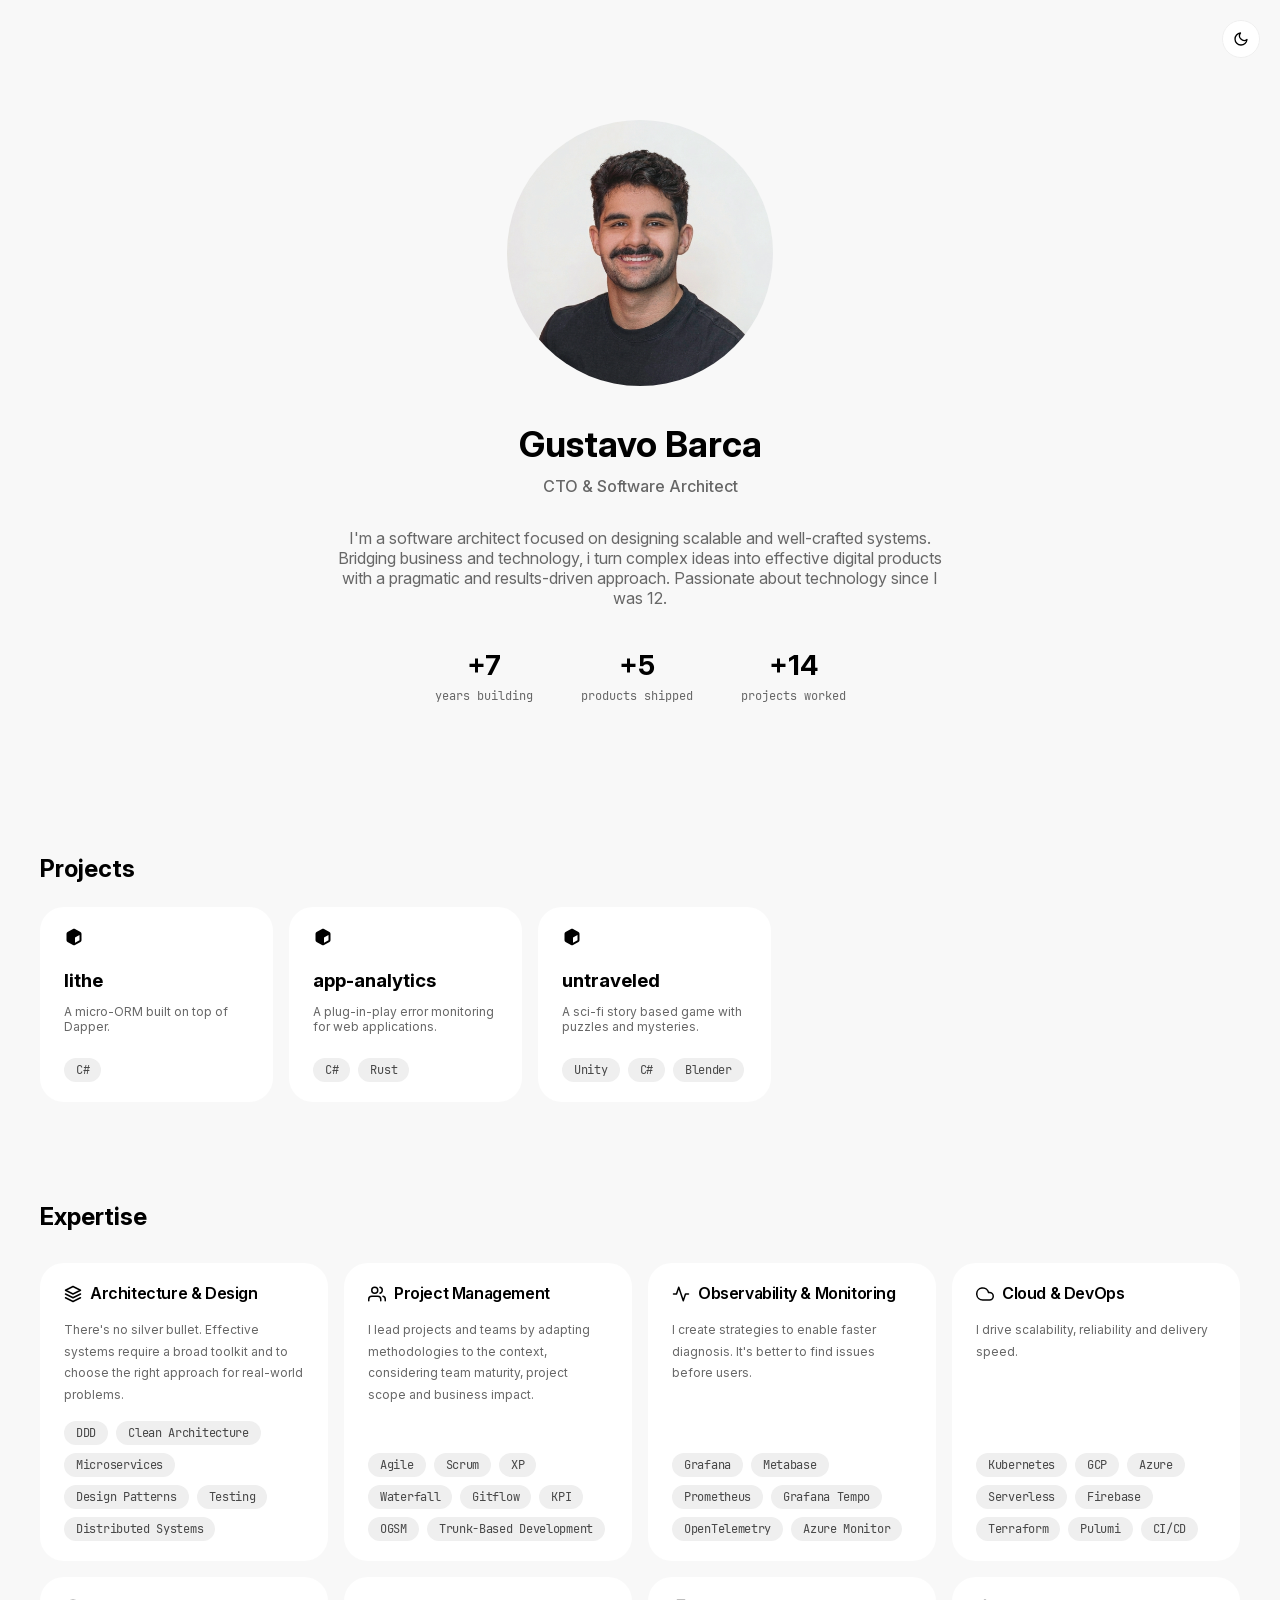
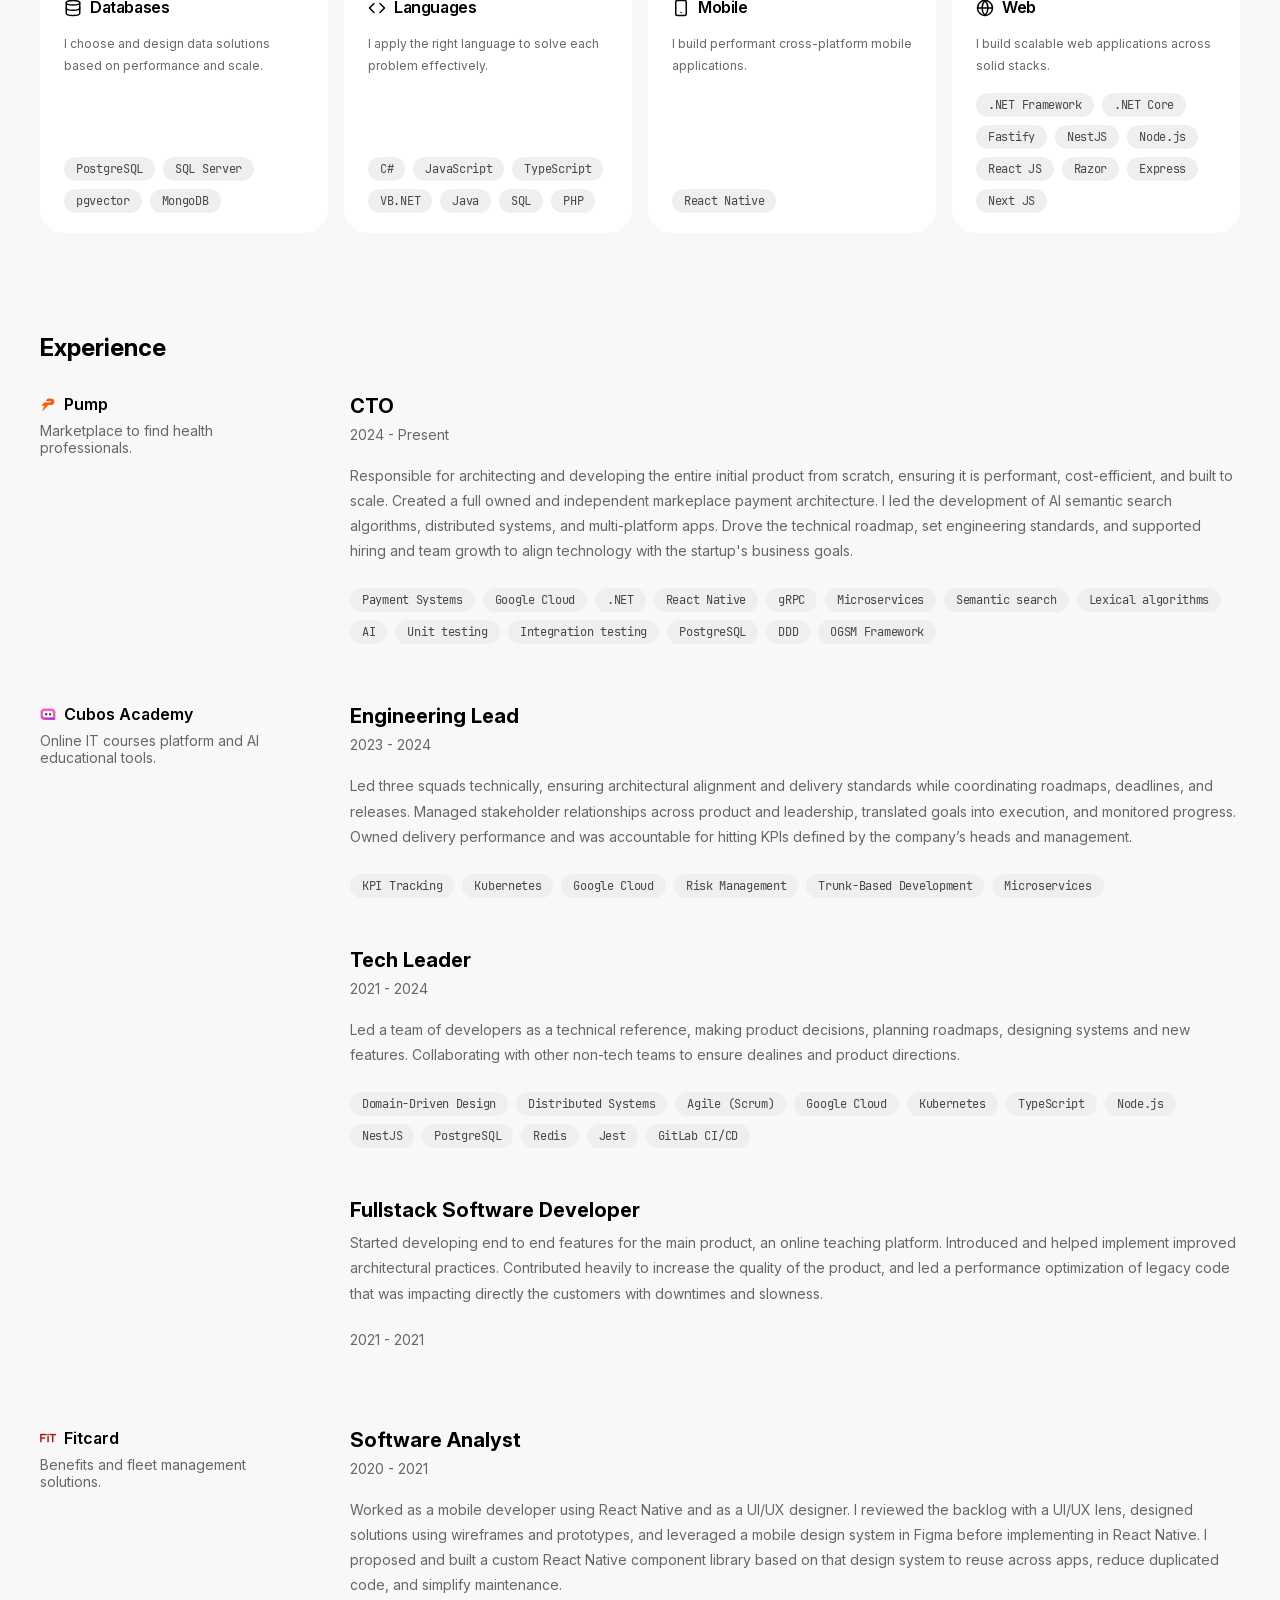
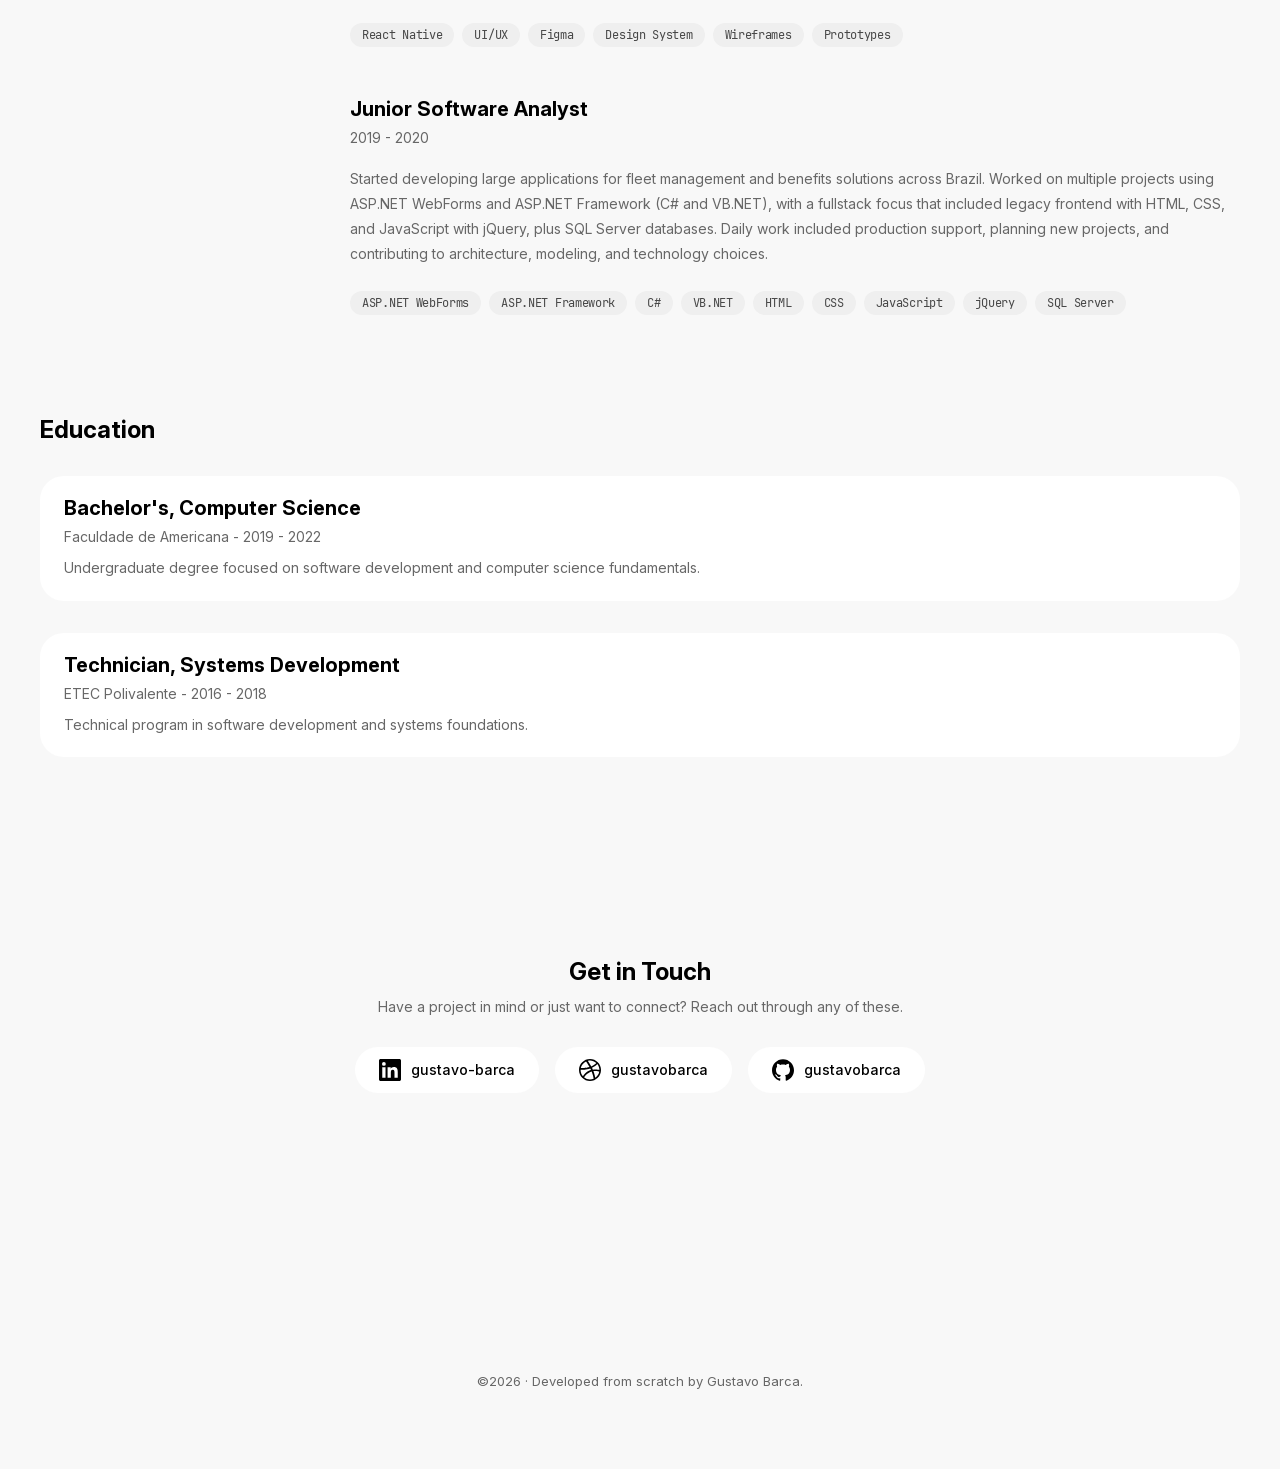
==== commit 05d83a45: "refactor: use new inter fonts" ====
--- a/index.html
+++ b/index.html
@@ -5,6 +5,7 @@
     <meta charset="UTF-8">
     <meta name="viewport" content="width=device-width, initial-scale=1.0">
     <title>Gustavo Barca</title>
+    <link rel="preload" href="fonts/Inter/InterVariable.woff2" as="font" type="font/woff2" crossorigin>
     <link href="css/main.css" rel="stylesheet">
     <link rel="icon" href="images/favicon.ico">
     <link rel="apple-touch-icon" href="images/apple-touch-icon.png">
--- a/css/main.css
+++ b/css/main.css
@@ -1,6 +1,6 @@
 @font-face {
   font-family: "Inter";
-  src: url("../fonts/Inter/Inter-VariableFont_opsz_wght.ttf") format("truetype");
+  src: url("../fonts/Inter/InterVariable.woff2") format("woff2");
   font-weight: 100 900;
   font-style: normal;
   font-display: swap;
@@ -8,7 +8,7 @@
 
 @font-face {
   font-family: "Inter";
-  src: url("../fonts/Inter/Inter-Italic-VariableFont_opsz_wght.ttf") format("truetype");
+  src: url("../fonts/Inter/InterVariable-Italic.woff2") format("woff2");
   font-weight: 100 900;
   font-style: italic;
   font-display: swap;
